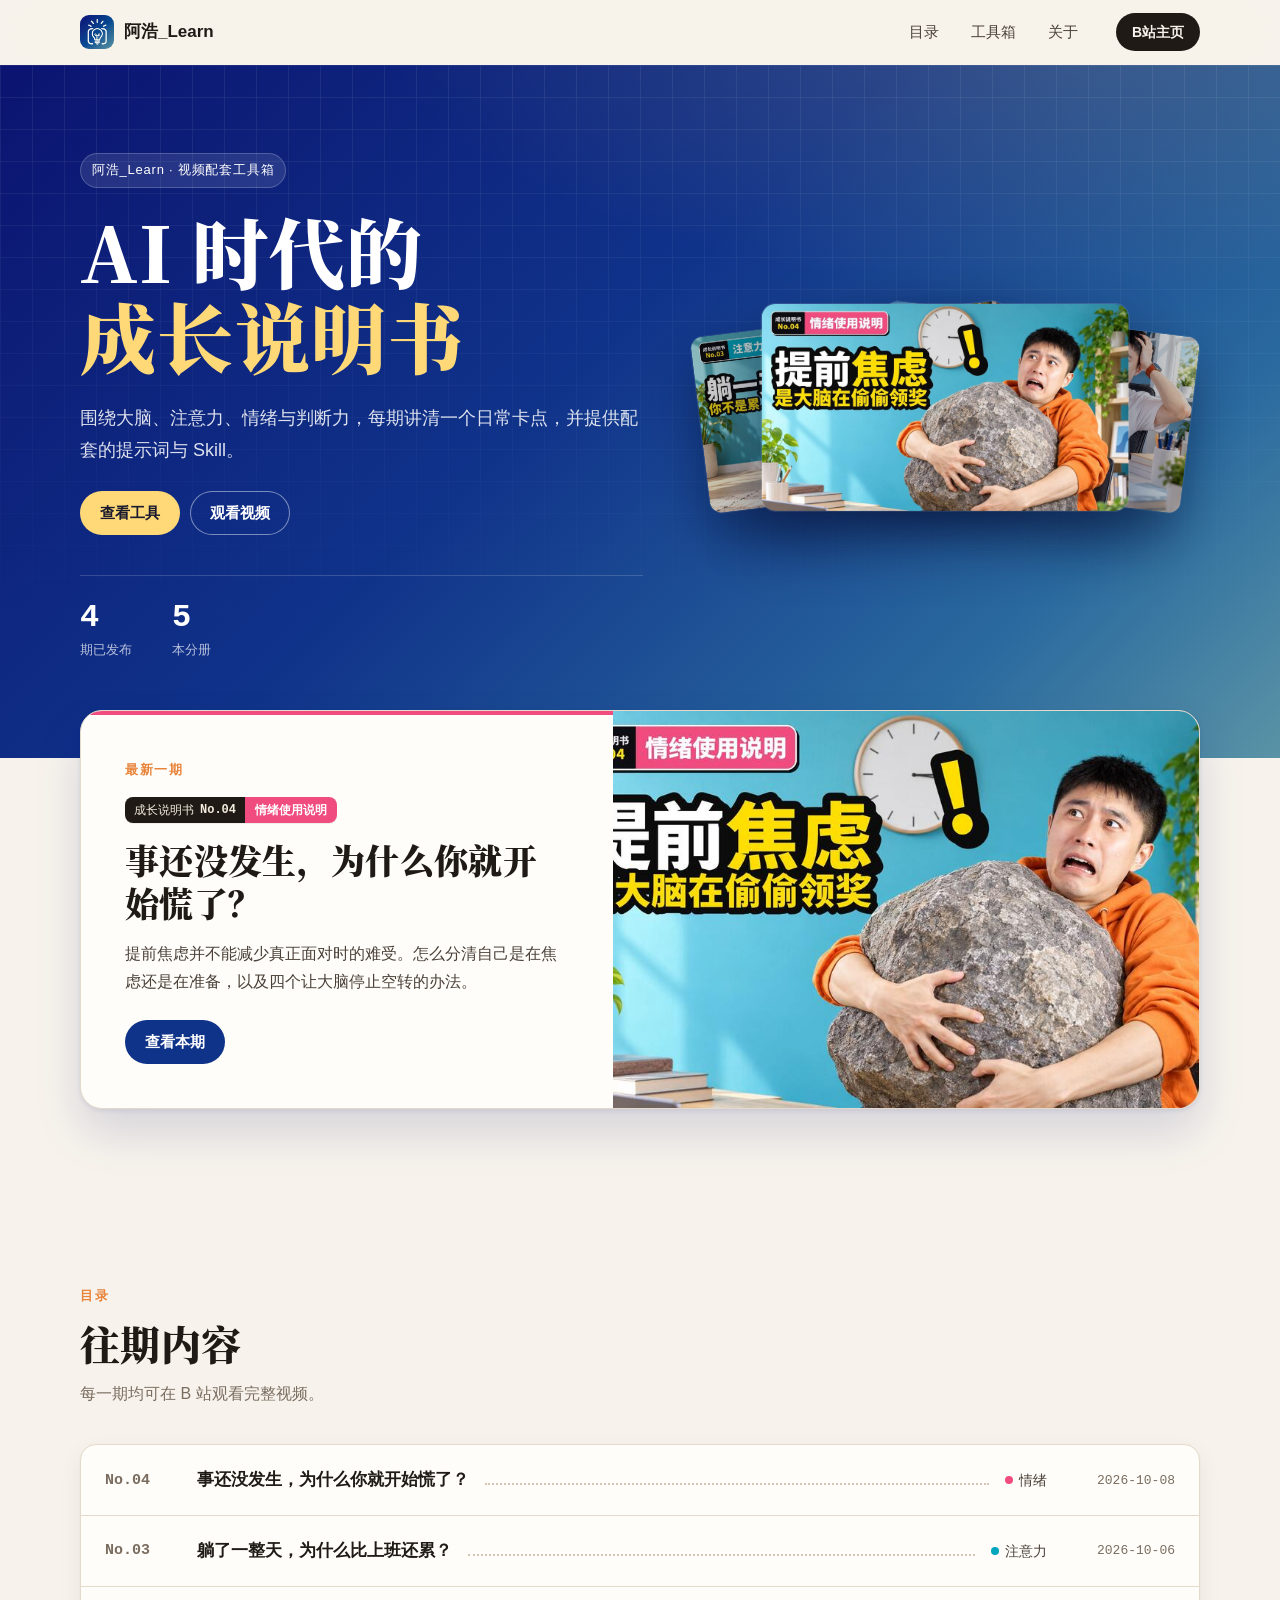
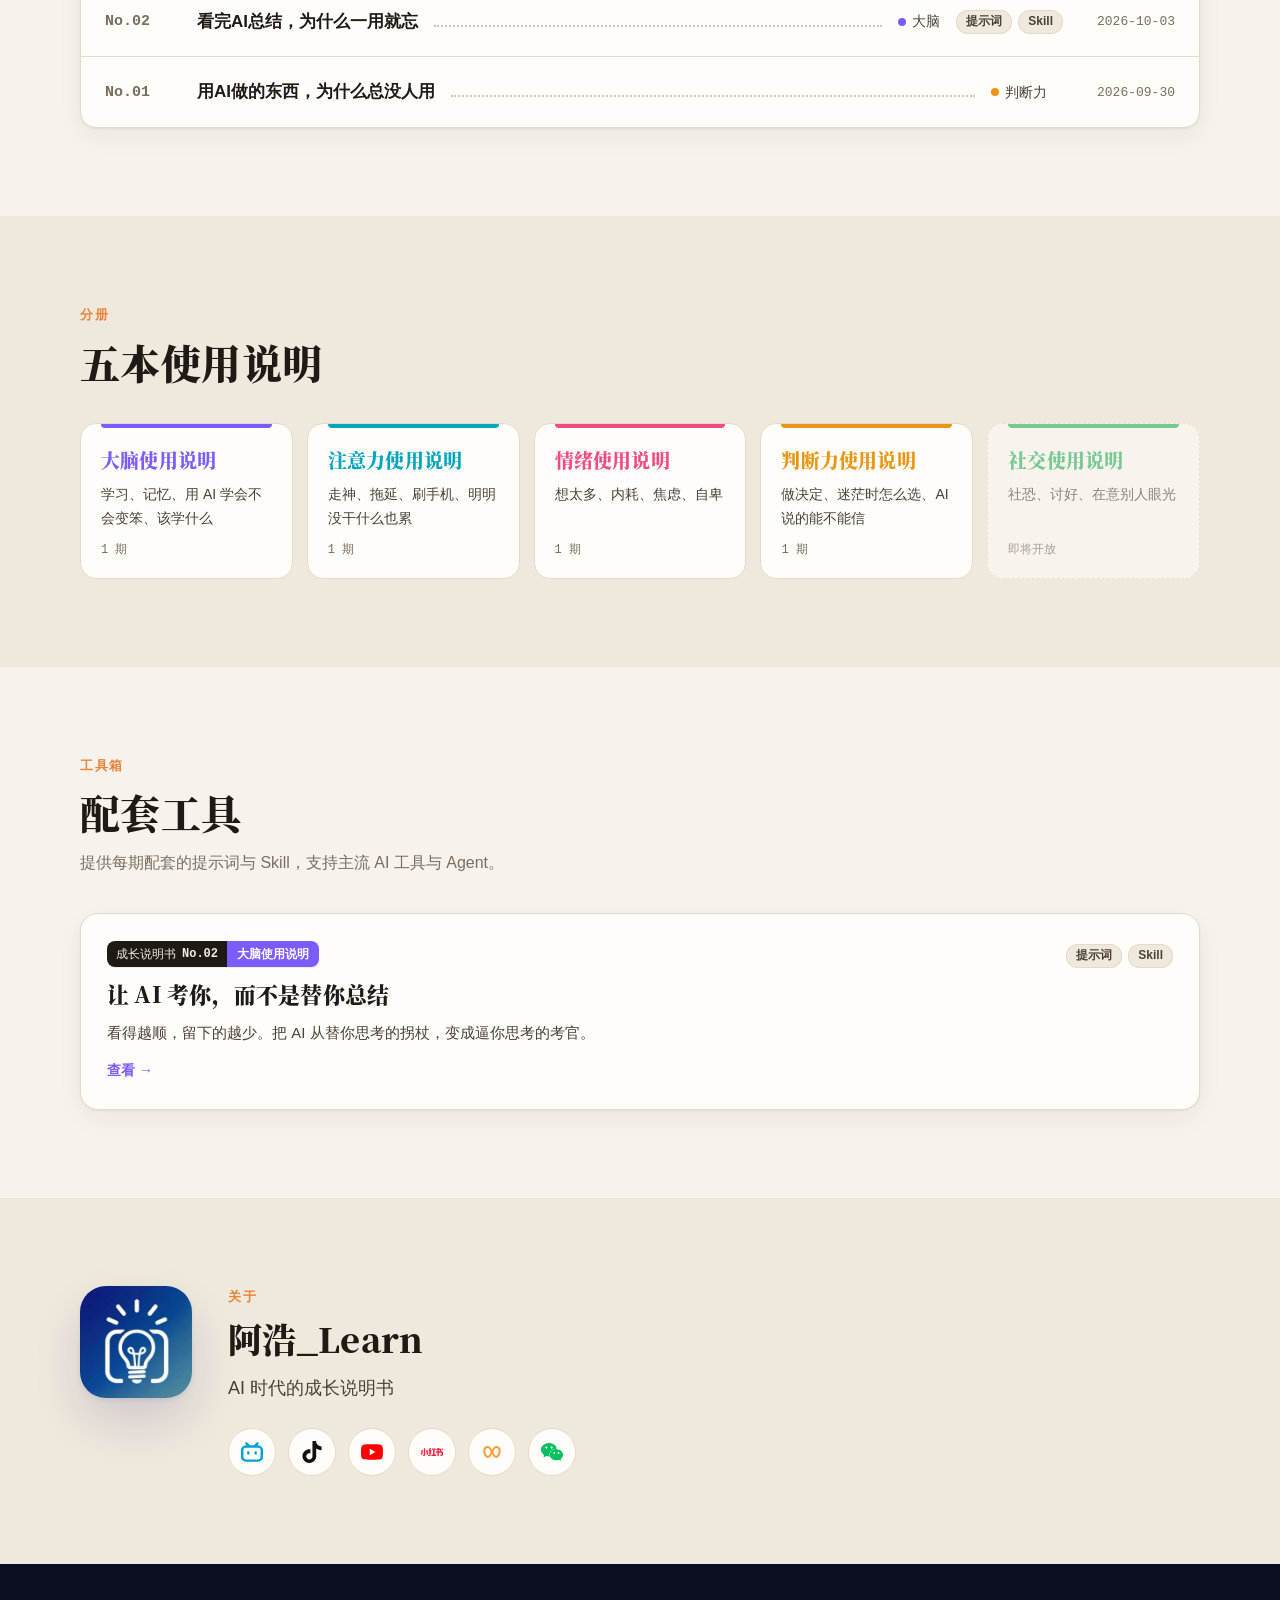
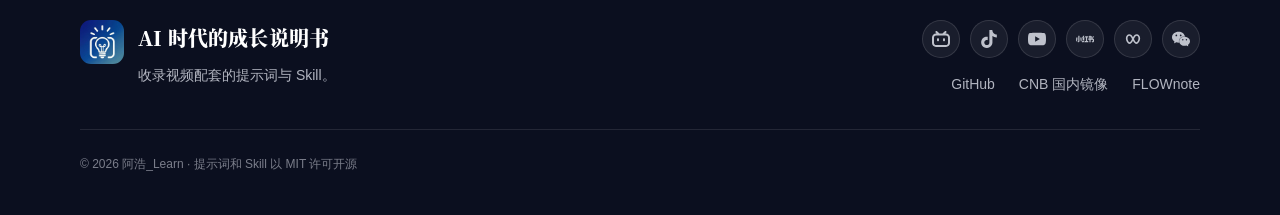
==== index.html @ 4da53f1c "Build db72243" ====
<!doctype html>
<html lang="zh-CN">
<head>
<meta charset="utf-8">
<meta name="viewport" content="width=device-width, initial-scale=1">
<title>阿浩_Learn｜AI 时代的成长说明书</title>
<meta name="description" content="阿浩_Learn：AI 时代的成长说明书。收录每期视频配套的提示词与 Skill。">
<meta property="og:title" content="阿浩_Learn｜AI 时代的成长说明书">
<meta property="og:description" content="阿浩_Learn：AI 时代的成长说明书。收录每期视频配套的提示词与 Skill。">
<meta name="theme-color" content="#0B1470">
<link rel="icon" href="/static/favicon.jpg">
<link rel="stylesheet" href="/static/style.css">
</head>
<body>
<header class="nav"><div class="wrap nav-inner">
<a class="brand" href="/"><img src="/static/logo.jpg" alt="" width="34" height="34"><span>阿浩_Learn</span></a>
<nav class="nav-links"><a href="/#toc">目录</a><a href="/#tools">工具箱</a><a href="/#about">关于</a></nav>
<a class="nav-cta" href="https://space.bilibili.com/24543451">B站主页</a>
</div></header>

<main>
<section class="hero"><div class="wrap hero-grid">
<div class="hero-copy">
<p class="eyebrow">阿浩_Learn · 视频配套工具箱</p>
<h1 class="serif">AI 时代的<br><mark>成长说明书</mark></h1>
<p class="lead">围绕大脑、注意力、情绪与判断力，每期讲清一个日常卡点，并提供配套的提示词与 Skill。</p>
<div class="actions"><a class="btn btn-light" href="#tools">查看工具</a><a class="btn btn-outline" href="https://space.bilibili.com/24543451">观看视频</a></div>
<dl class="stats"><div><dt>4</dt><dd>期已发布</dd></div><div><dt>5</dt><dd>本分册</dd></div></dl>
</div>
<div class="hero-art" aria-hidden="true"><img src="/static/covers/04.jpg" alt="" style="--i:0"><img src="/static/covers/03.jpg" alt="" style="--i:1"><img src="/static/covers/02.jpg" alt="" style="--i:2"></div>
</div></section>

<section class="section" id="latest"><div class="wrap">
<a class="feature" href="/04/" style="--c:#F04C80">
<div class="feature-copy"><p class="kicker">最新一期</p><span class="badge" style="--c:#F04C80"><span>成长说明书<b>No.04</b></span><em>情绪使用说明</em></span><h2 class="serif">事还没发生，为什么你就开始慌了？</h2><p>提前焦虑并不能减少真正面对时的难受。怎么分清自己是在焦虑还是在准备，以及四个让大脑停止空转的办法。</p>
<span class="btn">查看本期</span></div>
<div class="feature-art"><img src="/static/covers/04.jpg" alt=""></div>
</a>
</div></section>

<section class="section" id="toc"><div class="wrap">
<div class="section-head"><p class="kicker">目录</p><h2 class="serif">往期内容</h2><p>每一期均可在 B 站观看完整视频。</p></div>
<div class="toc"><a class="toc-row" href="/04/" style="--c:#F04C80"><span class="toc-no">No.04</span><span class="toc-title">事还没发生，为什么你就开始慌了？</span><span class="toc-leader"></span><span class="toc-vol"><i></i>情绪</span><span class="toc-tools"></span><span class="toc-date">2026-10-08</span></a><a class="toc-row" href="/03/" style="--c:#00A6BE"><span class="toc-no">No.03</span><span class="toc-title">躺了一整天，为什么比上班还累？</span><span class="toc-leader"></span><span class="toc-vol"><i></i>注意力</span><span class="toc-tools"></span><span class="toc-date">2026-10-06</span></a><a class="toc-row" href="/02/" style="--c:#7C5CFF"><span class="toc-no">No.02</span><span class="toc-title">看完AI总结，为什么一用就忘</span><span class="toc-leader"></span><span class="toc-vol"><i></i>大脑</span><span class="toc-tools"><span class="chip">提示词</span><span class="chip">Skill</span></span><span class="toc-date">2026-10-03</span></a><a class="toc-row" href="/01/" style="--c:#E89614"><span class="toc-no">No.01</span><span class="toc-title">用AI做的东西，为什么总没人用</span><span class="toc-leader"></span><span class="toc-vol"><i></i>判断力</span><span class="toc-tools"></span><span class="toc-date">2026-09-30</span></a></div>
</div></section>

<section class="section section-alt"><div class="wrap">
<div class="section-head"><p class="kicker">分册</p><h2 class="serif">五本使用说明</h2></div>
<div class="vols"><div class="vol" id="vol-大脑" style="--c:#7C5CFF"><span class="vol-bar"></span><h3 class="serif">大脑使用说明</h3><p>学习、记忆、用 AI 学会不会变笨、该学什么</p><small>1 期</small></div><div class="vol" id="vol-注意力" style="--c:#00A6BE"><span class="vol-bar"></span><h3 class="serif">注意力使用说明</h3><p>走神、拖延、刷手机、明明没干什么也累</p><small>1 期</small></div><div class="vol" id="vol-情绪" style="--c:#F04C80"><span class="vol-bar"></span><h3 class="serif">情绪使用说明</h3><p>想太多、内耗、焦虑、自卑</p><small>1 期</small></div><div class="vol" id="vol-判断力" style="--c:#E89614"><span class="vol-bar"></span><h3 class="serif">判断力使用说明</h3><p>做决定、迷茫时怎么选、AI 说的能不能信</p><small>1 期</small></div><div class="vol vol-soon" id="vol-社交" style="--c:#28B464"><span class="vol-bar"></span><h3 class="serif">社交使用说明</h3><p>社恐、讨好、在意别人眼光</p><small>即将开放</small></div></div>
</div></section>

<section class="section" id="tools"><div class="wrap">
<div class="section-head"><p class="kicker">工具箱</p><h2 class="serif">配套工具</h2><p>提供每期配套的提示词与 Skill，支持主流 AI 工具与 Agent。</p></div>
<div class="tools"><a class="tool" href="/02/" style="--c:#7C5CFF"><div class="tool-top"><span class="badge" style="--c:#7C5CFF"><span>成长说明书<b>No.02</b></span><em>大脑使用说明</em></span><span class="tool-chips"><span class="chip">提示词</span><span class="chip">Skill</span></span></div><h3 class="serif">让 AI 考你，而不是替你总结</h3><p>看得越顺，留下的越少。把 AI 从替你思考的拐杖，变成逼你思考的考官。</p><span class="tool-go">查看 →</span></a></div>
</div></section>

<section class="section section-alt" id="about"><div class="wrap about">
<img src="/static/logo.jpg" alt="阿浩_Learn" width="112" height="112">
<div><p class="kicker">关于</p><h2 class="serif">阿浩_Learn</h2>
<p class="about-line">AI 时代的成长说明书</p>
<div class="socials"><a class="social" style="--brand:#00A1D6" aria-label="B站" data-label="B站" href="https://space.bilibili.com/24543451"><svg aria-hidden="true" focusable="false" viewBox="0 0 24 24" xmlns="http://www.w3.org/2000/svg"><path d="M17.813 4.653h.854c1.51.054 2.769.578 3.773 1.574 1.004.995 1.524 2.249 1.56 3.76v7.36c-.036 1.51-.556 2.769-1.56 3.773s-2.262 1.524-3.773 1.56H5.333c-1.51-.036-2.769-.556-3.773-1.56S.036 18.858 0 17.347v-7.36c.036-1.511.556-2.765 1.56-3.76 1.004-.996 2.262-1.52 3.773-1.574h.774l-1.174-1.12a1.234 1.234 0 0 1-.373-.906c0-.356.124-.658.373-.907l.027-.027c.267-.249.573-.373.92-.373.347 0 .653.124.92.373L9.653 4.44c.071.071.134.142.187.213h4.267a.836.836 0 0 1 .16-.213l2.853-2.747c.267-.249.573-.373.92-.373.347 0 .662.151.929.4.267.249.391.551.391.907 0 .355-.124.657-.373.906zM5.333 7.24c-.746.018-1.373.276-1.88.773-.506.498-.769 1.13-.786 1.894v7.52c.017.764.28 1.395.786 1.893.507.498 1.134.756 1.88.773h13.334c.746-.017 1.373-.275 1.88-.773.506-.498.769-1.129.786-1.893v-7.52c-.017-.765-.28-1.396-.786-1.894-.507-.497-1.134-.755-1.88-.773zM8 11.107c.373 0 .684.124.933.373.25.249.383.569.4.96v1.173c-.017.391-.15.711-.4.96-.249.25-.56.374-.933.374s-.684-.125-.933-.374c-.25-.249-.383-.569-.4-.96V12.44c0-.373.129-.689.386-.947.258-.257.574-.386.947-.386zm8 0c.373 0 .684.124.933.373.25.249.383.569.4.96v1.173c-.017.391-.15.711-.4.96-.249.25-.56.374-.933.374s-.684-.125-.933-.374c-.25-.249-.383-.569-.4-.96V12.44c.017-.391.15-.711.4-.96.249-.249.56-.373.933-.373Z"/></svg></a><a class="social" style="--brand:#111111" aria-label="抖音" data-label="抖音" href="https://www.douyin.com/user/MS4wLjABAAAApWkfXTrgseEIiD5yU4pD5u6qmvt3bE1D07LVdMyO8pk"><svg aria-hidden="true" focusable="false" viewBox="0 0 24 24" xmlns="http://www.w3.org/2000/svg"><path d="M12.525.02c1.31-.02 2.61-.01 3.91-.02.08 1.53.63 3.09 1.75 4.17 1.12 1.11 2.7 1.62 4.24 1.79v4.03c-1.44-.05-2.89-.35-4.2-.97-.57-.26-1.1-.59-1.62-.93-.01 2.92.01 5.84-.02 8.75-.08 1.4-.54 2.79-1.35 3.94-1.31 1.92-3.58 3.17-5.91 3.21-1.43.08-2.86-.31-4.08-1.03-2.02-1.19-3.44-3.37-3.65-5.71-.02-.5-.03-1-.01-1.49.18-1.9 1.12-3.72 2.58-4.96 1.66-1.44 3.98-2.13 6.15-1.72.02 1.48-.04 2.96-.04 4.44-.99-.32-2.15-.23-3.02.37-.63.41-1.11 1.04-1.36 1.75-.21.51-.15 1.07-.14 1.61.24 1.64 1.82 3.02 3.5 2.87 1.12-.01 2.19-.66 2.77-1.61.19-.33.4-.67.41-1.06.1-1.79.06-3.57.07-5.36.01-4.03-.01-8.05.02-12.07z"/></svg></a><a class="social" style="--brand:#FF0000" aria-label="YouTube" data-label="YouTube" href="https://www.youtube.com/channel/UCqQJ0iJK4RZ1gqspvRXNh_g"><svg aria-hidden="true" focusable="false" viewBox="0 0 24 24" xmlns="http://www.w3.org/2000/svg"><path d="M23.498 6.186a3.016 3.016 0 0 0-2.122-2.136C19.505 3.545 12 3.545 12 3.545s-7.505 0-9.377.505A3.017 3.017 0 0 0 .502 6.186C0 8.07 0 12 0 12s0 3.93.502 5.814a3.016 3.016 0 0 0 2.122 2.136c1.871.505 9.376.505 9.376.505s7.505 0 9.377-.505a3.015 3.015 0 0 0 2.122-2.136C24 15.93 24 12 24 12s0-3.93-.502-5.814zM9.545 15.568V8.432L15.818 12l-6.273 3.568z"/></svg></a><a class="social" style="--brand:#FF2442" aria-label="小红书" data-label="小红书" href="https://www.xiaohongshu.com/user/profile/633bc4d5000000001802bcb9"><svg aria-hidden="true" focusable="false" viewBox="0 0 24 24" xmlns="http://www.w3.org/2000/svg"><path d="M22.405 9.879c.002.016.01.02.07.019h.725a.797.797 0 0 0 .78-.972.794.794 0 0 0-.884-.618.795.795 0 0 0-.692.794c0 .101-.002.666.001.777zm-11.509 4.808c-.203.001-1.353.004-1.685.003a2.528 2.528 0 0 1-.766-.126.025.025 0 0 0-.03.014L7.7 16.127a.025.025 0 0 0 .01.032c.111.06.336.124.495.124.66.01 1.32.002 1.981 0 .01 0 .02-.006.023-.015l.712-1.545a.025.025 0 0 0-.024-.036zM.477 9.91c-.071 0-.076.002-.076.01a.834.834 0 0 0-.01.08c-.027.397-.038.495-.234 3.06-.012.24-.034.389-.135.607-.026.057-.033.042.003.112.046.092.681 1.523.787 1.74.008.015.011.02.017.02.008 0 .033-.026.047-.044.147-.187.268-.391.371-.606.306-.635.44-1.325.486-1.706.014-.11.021-.22.03-.33l.204-2.616.022-.293c.003-.029 0-.033-.03-.034zm7.203 3.757a1.427 1.427 0 0 1-.135-.607c-.004-.084-.031-.39-.235-3.06a.443.443 0 0 0-.01-.082c-.004-.011-.052-.008-.076-.008h-1.48c-.03.001-.034.005-.03.034l.021.293c.076.982.153 1.964.233 2.946.05.4.186 1.085.487 1.706.103.215.223.419.37.606.015.018.037.051.048.049.02-.003.742-1.642.804-1.765.036-.07.03-.055.003-.112zm3.861-.913h-.872a.126.126 0 0 1-.116-.178l1.178-2.625a.025.025 0 0 0-.023-.035l-1.318-.003a.148.148 0 0 1-.135-.21l.876-1.954a.025.025 0 0 0-.023-.035h-1.56c-.01 0-.02.006-.024.015l-.926 2.068c-.085.169-.314.634-.399.938a.534.534 0 0 0-.02.191.46.46 0 0 0 .23.378.981.981 0 0 0 .46.119h.59c.041 0-.688 1.482-.834 1.972a.53.53 0 0 0-.023.172.465.465 0 0 0 .23.398c.15.092.342.12.475.12l1.66-.001c.01 0 .02-.006.023-.015l.575-1.28a.025.025 0 0 0-.024-.035zm-6.93-4.937H3.1a.032.032 0 0 0-.034.033c0 1.048-.01 2.795-.01 6.829 0 .288-.269.262-.28.262h-.74c-.04.001-.044.004-.04.047.001.037.465 1.064.555 1.263.01.02.03.033.051.033.157.003.767.009.938-.014.153-.02.3-.06.438-.132.3-.156.49-.419.595-.765.052-.172.075-.353.075-.533.002-2.33 0-4.66-.007-6.991a.032.032 0 0 0-.032-.032zm11.784 6.896c0-.014-.01-.021-.024-.022h-1.465c-.048-.001-.049-.002-.05-.049v-4.66c0-.072-.005-.07.07-.07h.863c.08 0 .075.004.075-.074V8.393c0-.082.006-.076-.08-.076h-3.5c-.064 0-.075-.006-.075.073v1.445c0 .083-.006.077.08.077h.854c.075 0 .07-.004.07.07v4.624c0 .095.008.084-.085.084-.37 0-1.11-.002-1.304 0-.048.001-.06.03-.06.03l-.697 1.519s-.014.025-.008.036c.006.01.013.008.058.008 1.748.003 3.495.002 5.243.002.03-.001.034-.006.035-.033v-1.539zm4.177-3.43c0 .013-.007.023-.02.024-.346.006-.692.004-1.037.004-.014-.002-.022-.01-.022-.024-.005-.434-.007-.869-.01-1.303 0-.072-.006-.071.07-.07l.733-.003c.041 0 .081.002.12.015.093.025.16.107.165.204.006.431.002 1.153.001 1.153zm2.67.244a1.953 1.953 0 0 0-.883-.222h-.18c-.04-.001-.04-.003-.042-.04V10.21c0-.132-.007-.263-.025-.394a1.823 1.823 0 0 0-.153-.53 1.533 1.533 0 0 0-.677-.71 2.167 2.167 0 0 0-1-.258c-.153-.003-.567 0-.72 0-.07 0-.068.004-.068-.065V7.76c0-.031-.01-.041-.046-.039H17.93s-.016 0-.023.007c-.006.006-.008.012-.008.023v.546c-.008.036-.057.015-.082.022h-.95c-.022.002-.028.008-.03.032v1.481c0 .09-.004.082.082.082h.913c.082 0 .072.128.072.128V11.19s.003.117-.06.117h-1.482c-.068 0-.06.082-.06.082v1.445s-.01.068.064.068h1.457c.082 0 .076-.006.076.079v3.225c0 .088-.007.081.082.081h1.43c.09 0 .082.007.082-.08v-3.27c0-.029.006-.035.033-.035l2.323-.003c.098 0 .191.02.28.061a.46.46 0 0 1 .274.407c.008.395.003.79.003 1.185 0 .259-.107.367-.33.367h-1.218c-.023.002-.029.008-.028.033.184.437.374.871.57 1.303a.045.045 0 0 0 .04.026c.17.005.34.002.51.003.15-.002.517.004.666-.01a2.03 2.03 0 0 0 .408-.075c.59-.18.975-.698.976-1.313v-1.981c0-.128-.01-.254-.034-.38 0 .078-.029-.641-.724-.998z"/></svg></a><button class="social" style="--brand:#FA9D3B" aria-label="视频号" data-label="视频号" type="button" data-qr="qr-4"><svg aria-hidden="true" focusable="false" viewBox="0 0 24 24" xmlns="http://www.w3.org/2000/svg"><path d="M7.1 5.5c-2.6 0-4.6 2.3-4.6 5.4 0 3.6 2.4 7.6 5 7.6 1.6 0 2.9-1.4 4.5-4.2 1.6 2.8 2.9 4.2 4.5 4.2 2.6 0 5-4 5-7.6 0-3.1-2-5.4-4.6-5.4-2.1 0-3.6 1.6-4.9 4.3C10.7 7.1 9.2 5.5 7.1 5.5Zm0 2.2c1.2 0 2.3 1.4 3.6 4.4-1.3 2.9-2.4 4.2-3.2 4.2-1.2 0-2.8-2.9-2.8-5.4 0-1.9 1-3.2 2.4-3.2Zm9.8 0c1.4 0 2.4 1.3 2.4 3.2 0 2.5-1.6 5.4-2.8 5.4-.8 0-1.9-1.3-3.2-4.2 1.3-3 2.4-4.4 3.6-4.4Z"/></svg>
</button><button class="social" style="--brand:#07C160" aria-label="公众号" data-label="公众号" type="button" data-qr="qr-5"><svg aria-hidden="true" focusable="false" viewBox="0 0 24 24" xmlns="http://www.w3.org/2000/svg"><path d="M8.691 2.188C3.891 2.188 0 5.476 0 9.53c0 2.212 1.17 4.203 3.002 5.55a.59.59 0 0 1 .213.665l-.39 1.48c-.019.07-.048.141-.048.213 0 .163.13.295.29.295a.326.326 0 0 0 .167-.054l1.903-1.114a.864.864 0 0 1 .717-.098 10.16 10.16 0 0 0 2.837.403c.276 0 .543-.027.811-.05-.857-2.578.157-4.972 1.932-6.446 1.703-1.415 3.882-1.98 5.853-1.838-.576-3.583-4.196-6.348-8.596-6.348zM5.785 5.991c.642 0 1.162.529 1.162 1.18a1.17 1.17 0 0 1-1.162 1.178A1.17 1.17 0 0 1 4.623 7.17c0-.651.52-1.18 1.162-1.18zm5.813 0c.642 0 1.162.529 1.162 1.18a1.17 1.17 0 0 1-1.162 1.178 1.17 1.17 0 0 1-1.162-1.178c0-.651.52-1.18 1.162-1.18zm5.34 2.867c-1.797-.052-3.746.512-5.28 1.786-1.72 1.428-2.687 3.72-1.78 6.22.942 2.453 3.666 4.229 6.884 4.229.826 0 1.622-.12 2.361-.336a.722.722 0 0 1 .598.082l1.584.926a.272.272 0 0 0 .14.047c.134 0 .24-.111.24-.247 0-.06-.023-.12-.038-.177l-.327-1.233a.582.582 0 0 1-.023-.156.49.49 0 0 1 .201-.398C23.024 18.48 24 16.82 24 14.98c0-3.21-2.931-5.837-6.656-6.088V8.89c-.135-.01-.27-.027-.407-.03zm-2.53 3.274c.535 0 .969.44.969.982a.976.976 0 0 1-.969.983.976.976 0 0 1-.969-.983c0-.542.434-.982.97-.982zm4.844 0c.535 0 .969.44.969.982a.976.976 0 0 1-.969.983.976.976 0 0 1-.969-.983c0-.542.434-.982.969-.982z"/></svg></button></div></div>
</div></section>
</main>
<footer class="footer"><div class="wrap">
<div class="footer-top">
<div class="footer-brand"><img src="/static/logo.jpg" alt="" width="44" height="44"><div><strong class="serif">AI 时代的成长说明书</strong><span>收录视频配套的提示词与 Skill。</span></div></div>
<div class="footer-right"><div class="footer-social"><a class="social social-sm" style="--brand:#00A1D6" aria-label="B站" data-label="B站" href="https://space.bilibili.com/24543451"><svg aria-hidden="true" focusable="false" viewBox="0 0 24 24" xmlns="http://www.w3.org/2000/svg"><path d="M17.813 4.653h.854c1.51.054 2.769.578 3.773 1.574 1.004.995 1.524 2.249 1.56 3.76v7.36c-.036 1.51-.556 2.769-1.56 3.773s-2.262 1.524-3.773 1.56H5.333c-1.51-.036-2.769-.556-3.773-1.56S.036 18.858 0 17.347v-7.36c.036-1.511.556-2.765 1.56-3.76 1.004-.996 2.262-1.52 3.773-1.574h.774l-1.174-1.12a1.234 1.234 0 0 1-.373-.906c0-.356.124-.658.373-.907l.027-.027c.267-.249.573-.373.92-.373.347 0 .653.124.92.373L9.653 4.44c.071.071.134.142.187.213h4.267a.836.836 0 0 1 .16-.213l2.853-2.747c.267-.249.573-.373.92-.373.347 0 .662.151.929.4.267.249.391.551.391.907 0 .355-.124.657-.373.906zM5.333 7.24c-.746.018-1.373.276-1.88.773-.506.498-.769 1.13-.786 1.894v7.52c.017.764.28 1.395.786 1.893.507.498 1.134.756 1.88.773h13.334c.746-.017 1.373-.275 1.88-.773.506-.498.769-1.129.786-1.893v-7.52c-.017-.765-.28-1.396-.786-1.894-.507-.497-1.134-.755-1.88-.773zM8 11.107c.373 0 .684.124.933.373.25.249.383.569.4.96v1.173c-.017.391-.15.711-.4.96-.249.25-.56.374-.933.374s-.684-.125-.933-.374c-.25-.249-.383-.569-.4-.96V12.44c0-.373.129-.689.386-.947.258-.257.574-.386.947-.386zm8 0c.373 0 .684.124.933.373.25.249.383.569.4.96v1.173c-.017.391-.15.711-.4.96-.249.25-.56.374-.933.374s-.684-.125-.933-.374c-.25-.249-.383-.569-.4-.96V12.44c.017-.391.15-.711.4-.96.249-.249.56-.373.933-.373Z"/></svg></a><a class="social social-sm" style="--brand:#111111" aria-label="抖音" data-label="抖音" href="https://www.douyin.com/user/MS4wLjABAAAApWkfXTrgseEIiD5yU4pD5u6qmvt3bE1D07LVdMyO8pk"><svg aria-hidden="true" focusable="false" viewBox="0 0 24 24" xmlns="http://www.w3.org/2000/svg"><path d="M12.525.02c1.31-.02 2.61-.01 3.91-.02.08 1.53.63 3.09 1.75 4.17 1.12 1.11 2.7 1.62 4.24 1.79v4.03c-1.44-.05-2.89-.35-4.2-.97-.57-.26-1.1-.59-1.62-.93-.01 2.92.01 5.84-.02 8.75-.08 1.4-.54 2.79-1.35 3.94-1.31 1.92-3.58 3.17-5.91 3.21-1.43.08-2.86-.31-4.08-1.03-2.02-1.19-3.44-3.37-3.65-5.71-.02-.5-.03-1-.01-1.49.18-1.9 1.12-3.72 2.58-4.96 1.66-1.44 3.98-2.13 6.15-1.72.02 1.48-.04 2.96-.04 4.44-.99-.32-2.15-.23-3.02.37-.63.41-1.11 1.04-1.36 1.75-.21.51-.15 1.07-.14 1.61.24 1.64 1.82 3.02 3.5 2.87 1.12-.01 2.19-.66 2.77-1.61.19-.33.4-.67.41-1.06.1-1.79.06-3.57.07-5.36.01-4.03-.01-8.05.02-12.07z"/></svg></a><a class="social social-sm" style="--brand:#FF0000" aria-label="YouTube" data-label="YouTube" href="https://www.youtube.com/channel/UCqQJ0iJK4RZ1gqspvRXNh_g"><svg aria-hidden="true" focusable="false" viewBox="0 0 24 24" xmlns="http://www.w3.org/2000/svg"><path d="M23.498 6.186a3.016 3.016 0 0 0-2.122-2.136C19.505 3.545 12 3.545 12 3.545s-7.505 0-9.377.505A3.017 3.017 0 0 0 .502 6.186C0 8.07 0 12 0 12s0 3.93.502 5.814a3.016 3.016 0 0 0 2.122 2.136c1.871.505 9.376.505 9.376.505s7.505 0 9.377-.505a3.015 3.015 0 0 0 2.122-2.136C24 15.93 24 12 24 12s0-3.93-.502-5.814zM9.545 15.568V8.432L15.818 12l-6.273 3.568z"/></svg></a><a class="social social-sm" style="--brand:#FF2442" aria-label="小红书" data-label="小红书" href="https://www.xiaohongshu.com/user/profile/633bc4d5000000001802bcb9"><svg aria-hidden="true" focusable="false" viewBox="0 0 24 24" xmlns="http://www.w3.org/2000/svg"><path d="M22.405 9.879c.002.016.01.02.07.019h.725a.797.797 0 0 0 .78-.972.794.794 0 0 0-.884-.618.795.795 0 0 0-.692.794c0 .101-.002.666.001.777zm-11.509 4.808c-.203.001-1.353.004-1.685.003a2.528 2.528 0 0 1-.766-.126.025.025 0 0 0-.03.014L7.7 16.127a.025.025 0 0 0 .01.032c.111.06.336.124.495.124.66.01 1.32.002 1.981 0 .01 0 .02-.006.023-.015l.712-1.545a.025.025 0 0 0-.024-.036zM.477 9.91c-.071 0-.076.002-.076.01a.834.834 0 0 0-.01.08c-.027.397-.038.495-.234 3.06-.012.24-.034.389-.135.607-.026.057-.033.042.003.112.046.092.681 1.523.787 1.74.008.015.011.02.017.02.008 0 .033-.026.047-.044.147-.187.268-.391.371-.606.306-.635.44-1.325.486-1.706.014-.11.021-.22.03-.33l.204-2.616.022-.293c.003-.029 0-.033-.03-.034zm7.203 3.757a1.427 1.427 0 0 1-.135-.607c-.004-.084-.031-.39-.235-3.06a.443.443 0 0 0-.01-.082c-.004-.011-.052-.008-.076-.008h-1.48c-.03.001-.034.005-.03.034l.021.293c.076.982.153 1.964.233 2.946.05.4.186 1.085.487 1.706.103.215.223.419.37.606.015.018.037.051.048.049.02-.003.742-1.642.804-1.765.036-.07.03-.055.003-.112zm3.861-.913h-.872a.126.126 0 0 1-.116-.178l1.178-2.625a.025.025 0 0 0-.023-.035l-1.318-.003a.148.148 0 0 1-.135-.21l.876-1.954a.025.025 0 0 0-.023-.035h-1.56c-.01 0-.02.006-.024.015l-.926 2.068c-.085.169-.314.634-.399.938a.534.534 0 0 0-.02.191.46.46 0 0 0 .23.378.981.981 0 0 0 .46.119h.59c.041 0-.688 1.482-.834 1.972a.53.53 0 0 0-.023.172.465.465 0 0 0 .23.398c.15.092.342.12.475.12l1.66-.001c.01 0 .02-.006.023-.015l.575-1.28a.025.025 0 0 0-.024-.035zm-6.93-4.937H3.1a.032.032 0 0 0-.034.033c0 1.048-.01 2.795-.01 6.829 0 .288-.269.262-.28.262h-.74c-.04.001-.044.004-.04.047.001.037.465 1.064.555 1.263.01.02.03.033.051.033.157.003.767.009.938-.014.153-.02.3-.06.438-.132.3-.156.49-.419.595-.765.052-.172.075-.353.075-.533.002-2.33 0-4.66-.007-6.991a.032.032 0 0 0-.032-.032zm11.784 6.896c0-.014-.01-.021-.024-.022h-1.465c-.048-.001-.049-.002-.05-.049v-4.66c0-.072-.005-.07.07-.07h.863c.08 0 .075.004.075-.074V8.393c0-.082.006-.076-.08-.076h-3.5c-.064 0-.075-.006-.075.073v1.445c0 .083-.006.077.08.077h.854c.075 0 .07-.004.07.07v4.624c0 .095.008.084-.085.084-.37 0-1.11-.002-1.304 0-.048.001-.06.03-.06.03l-.697 1.519s-.014.025-.008.036c.006.01.013.008.058.008 1.748.003 3.495.002 5.243.002.03-.001.034-.006.035-.033v-1.539zm4.177-3.43c0 .013-.007.023-.02.024-.346.006-.692.004-1.037.004-.014-.002-.022-.01-.022-.024-.005-.434-.007-.869-.01-1.303 0-.072-.006-.071.07-.07l.733-.003c.041 0 .081.002.12.015.093.025.16.107.165.204.006.431.002 1.153.001 1.153zm2.67.244a1.953 1.953 0 0 0-.883-.222h-.18c-.04-.001-.04-.003-.042-.04V10.21c0-.132-.007-.263-.025-.394a1.823 1.823 0 0 0-.153-.53 1.533 1.533 0 0 0-.677-.71 2.167 2.167 0 0 0-1-.258c-.153-.003-.567 0-.72 0-.07 0-.068.004-.068-.065V7.76c0-.031-.01-.041-.046-.039H17.93s-.016 0-.023.007c-.006.006-.008.012-.008.023v.546c-.008.036-.057.015-.082.022h-.95c-.022.002-.028.008-.03.032v1.481c0 .09-.004.082.082.082h.913c.082 0 .072.128.072.128V11.19s.003.117-.06.117h-1.482c-.068 0-.06.082-.06.082v1.445s-.01.068.064.068h1.457c.082 0 .076-.006.076.079v3.225c0 .088-.007.081.082.081h1.43c.09 0 .082.007.082-.08v-3.27c0-.029.006-.035.033-.035l2.323-.003c.098 0 .191.02.28.061a.46.46 0 0 1 .274.407c.008.395.003.79.003 1.185 0 .259-.107.367-.33.367h-1.218c-.023.002-.029.008-.028.033.184.437.374.871.57 1.303a.045.045 0 0 0 .04.026c.17.005.34.002.51.003.15-.002.517.004.666-.01a2.03 2.03 0 0 0 .408-.075c.59-.18.975-.698.976-1.313v-1.981c0-.128-.01-.254-.034-.38 0 .078-.029-.641-.724-.998z"/></svg></a><button class="social social-sm" style="--brand:#FA9D3B" aria-label="视频号" data-label="视频号" type="button" data-qr="qr-4"><svg aria-hidden="true" focusable="false" viewBox="0 0 24 24" xmlns="http://www.w3.org/2000/svg"><path d="M7.1 5.5c-2.6 0-4.6 2.3-4.6 5.4 0 3.6 2.4 7.6 5 7.6 1.6 0 2.9-1.4 4.5-4.2 1.6 2.8 2.9 4.2 4.5 4.2 2.6 0 5-4 5-7.6 0-3.1-2-5.4-4.6-5.4-2.1 0-3.6 1.6-4.9 4.3C10.7 7.1 9.2 5.5 7.1 5.5Zm0 2.2c1.2 0 2.3 1.4 3.6 4.4-1.3 2.9-2.4 4.2-3.2 4.2-1.2 0-2.8-2.9-2.8-5.4 0-1.9 1-3.2 2.4-3.2Zm9.8 0c1.4 0 2.4 1.3 2.4 3.2 0 2.5-1.6 5.4-2.8 5.4-.8 0-1.9-1.3-3.2-4.2 1.3-3 2.4-4.4 3.6-4.4Z"/></svg>
</button><button class="social social-sm" style="--brand:#07C160" aria-label="公众号" data-label="公众号" type="button" data-qr="qr-5"><svg aria-hidden="true" focusable="false" viewBox="0 0 24 24" xmlns="http://www.w3.org/2000/svg"><path d="M8.691 2.188C3.891 2.188 0 5.476 0 9.53c0 2.212 1.17 4.203 3.002 5.55a.59.59 0 0 1 .213.665l-.39 1.48c-.019.07-.048.141-.048.213 0 .163.13.295.29.295a.326.326 0 0 0 .167-.054l1.903-1.114a.864.864 0 0 1 .717-.098 10.16 10.16 0 0 0 2.837.403c.276 0 .543-.027.811-.05-.857-2.578.157-4.972 1.932-6.446 1.703-1.415 3.882-1.98 5.853-1.838-.576-3.583-4.196-6.348-8.596-6.348zM5.785 5.991c.642 0 1.162.529 1.162 1.18a1.17 1.17 0 0 1-1.162 1.178A1.17 1.17 0 0 1 4.623 7.17c0-.651.52-1.18 1.162-1.18zm5.813 0c.642 0 1.162.529 1.162 1.18a1.17 1.17 0 0 1-1.162 1.178 1.17 1.17 0 0 1-1.162-1.178c0-.651.52-1.18 1.162-1.18zm5.34 2.867c-1.797-.052-3.746.512-5.28 1.786-1.72 1.428-2.687 3.72-1.78 6.22.942 2.453 3.666 4.229 6.884 4.229.826 0 1.622-.12 2.361-.336a.722.722 0 0 1 .598.082l1.584.926a.272.272 0 0 0 .14.047c.134 0 .24-.111.24-.247 0-.06-.023-.12-.038-.177l-.327-1.233a.582.582 0 0 1-.023-.156.49.49 0 0 1 .201-.398C23.024 18.48 24 16.82 24 14.98c0-3.21-2.931-5.837-6.656-6.088V8.89c-.135-.01-.27-.027-.407-.03zm-2.53 3.274c.535 0 .969.44.969.982a.976.976 0 0 1-.969.983.976.976 0 0 1-.969-.983c0-.542.434-.982.97-.982zm4.844 0c.535 0 .969.44.969.982a.976.976 0 0 1-.969.983.976.976 0 0 1-.969-.983c0-.542.434-.982.969-.982z"/></svg></button></div>
<div class="footer-links"><a href="https://github.com/ahao-learn/ahao-learn-toolkit">GitHub</a><a href="https://cnb.cool/ahao-learn/ahao-learn-toolkit">CNB 国内镜像</a><a href="https://github.com/1095327780/FLOWnote">FLOWnote</a></div></div>
</div>
<p class="fine">© 2026 阿浩_Learn · 提示词和 Skill 以 MIT 许可开源</p>
</div></footer>
<dialog class="qr" id="qr-4" aria-label="视频号二维码"><button class="qr-close" type="button" aria-label="关闭">×</button><p class="qr-title"><b>视频号</b>阿浩Learn</p><img src="/static/accounts/wechat-channels.jpg" alt="视频号「阿浩Learn」二维码"><p class="qr-tip">微信扫一扫，关注视频号<br><small>在手机微信里打开本页时，长按二维码识别</small></p></dialog><dialog class="qr" id="qr-5" aria-label="公众号二维码"><button class="qr-close" type="button" aria-label="关闭">×</button><p class="qr-title"><b>公众号</b>阿浩Learn</p><img src="/static/accounts/wechat-mp.jpg" alt="公众号「阿浩Learn」二维码"><p class="qr-tip">微信扫一扫，关注公众号<br><small>在手机微信里打开本页时，长按二维码识别</small></p></dialog>
<script src="/static/site.js"></script>
</body>
</html>
---- static/style.css ----
/* www.ahaolearn.com — 阿浩_Learn「AI 时代的成长说明书」
   Brand: logo blue gradient + filament yellow; paper & ink for reading; volume colours for 分册. */
@font-face {
  font-family: "AH Serif";
  src: url("/static/serif.woff2") format("woff2");
  font-weight: 900;
  font-display: swap;
}

:root {
  --blue-0: #0B1470; --blue-1: #10338A; --blue-2: #2A6A9F; --blue-3: #5A93A6;
  --filament: #FFD978; --orange: #E8833A;
  --bg: #F7F3EC; --bg-alt: #EFE8DC; --surface: #FFFDF9; --ink: #1F1A15; --ink-2: #4A4038; --muted: #7A6D60;
  --line: #E4DACB; --line-strong: #D3C6B3; --code-bg: #15192B; --code-ink: #E9ECF5;
  --radius: 16px; --shadow: 0 1px 2px rgba(31, 26, 21, .06), 0 8px 24px rgba(31, 26, 21, .06);
  --shadow-lg: 0 2px 4px rgba(11, 20, 112, .08), 0 24px 48px rgba(11, 20, 112, .14);
  --serif: "AH Serif", "Source Han Serif SC", "Noto Serif CJK SC", "Songti SC", "STSong", serif;
  --sans: -apple-system, BlinkMacSystemFont, "PingFang SC", "Hiragino Sans GB", "Noto Sans CJK SC", "Source Han Sans SC", "Microsoft YaHei", sans-serif;
  --mono: ui-monospace, "SF Mono", "JetBrains Mono", Menlo, Consolas, monospace;
  color-scheme: light;
}
@media (prefers-color-scheme: dark) {
  :root {
    --bg: #0F1220; --bg-alt: #151A2C; --surface: #1A2033; --ink: #EEF0F6; --ink-2: #C9CDDA; --muted: #9097AB;
    --line: #262D44; --line-strong: #343C57; --code-bg: #0A0D18;
    --shadow: 0 1px 2px rgba(0, 0, 0, .3), 0 8px 24px rgba(0, 0, 0, .25); --shadow-lg: 0 24px 48px rgba(0, 0, 0, .45);
    color-scheme: dark;
  }
}

* { box-sizing: border-box; }
html { -webkit-text-size-adjust: 100%; scroll-behavior: smooth; scroll-padding-top: 84px; }
body { margin: 0; background: var(--bg); color: var(--ink); font: 16px/1.75 var(--sans); -webkit-font-smoothing: antialiased; }
img { max-width: 100%; display: block; }
a { color: inherit; }
p a, li a, .muted a { color: var(--blue-2); text-decoration-thickness: 1px; text-underline-offset: 3px; }
@media (prefers-color-scheme: dark) { p a, li a, .muted a { color: #8DB7E6; } }
.serif { font-family: var(--serif); font-weight: 900; letter-spacing: .01em; }
.wrap { width: min(1120px, 100% - 32px); margin-inline: auto; }
.narrow { max-width: 640px; padding: 96px 0; }
.muted { color: var(--muted); }
.small { font-size: 13px; }
h1, h2, h3 { line-height: 1.25; margin: 0; }

/* ---------- buttons, chips, badge ---------- */
.actions { display: flex; flex-wrap: wrap; align-items: center; gap: 10px; margin-top: 24px; }
.btn {
  display: inline-flex; align-items: center; gap: 8px; height: 44px; padding: 0 20px; border-radius: 999px;
  background: var(--blue-1); color: #fff; font-weight: 600; font-size: 15px; text-decoration: none;
  transition: transform .15s ease, box-shadow .15s ease, background .15s ease;
}
.btn:hover { transform: translateY(-1px); box-shadow: 0 6px 16px rgba(16, 51, 138, .25); }
.btn-ghost { background: transparent; color: var(--ink); box-shadow: inset 0 0 0 1px var(--line-strong); }
.btn-ghost:hover { box-shadow: inset 0 0 0 1px var(--ink-2); }
.btn-light { background: var(--filament); color: #1A1A2E; }
.btn-outline { background: transparent; color: #fff; box-shadow: inset 0 0 0 1px rgba(255, 255, 255, .45); }
.btn-outline:hover { box-shadow: inset 0 0 0 1px #fff; }
.chip {
  display: inline-flex; align-items: center; height: 24px; padding: 0 10px; border-radius: 999px; font-size: 12px; font-weight: 600;
  background: var(--bg-alt); color: var(--ink-2); box-shadow: inset 0 0 0 1px var(--line);
}
.chip + .chip { margin-left: 6px; }
.chip-solid { background: var(--ink); color: var(--bg); box-shadow: none; }
.badge { display: inline-flex; align-items: stretch; border-radius: 8px; overflow: hidden; font-size: 12px; line-height: 1; box-shadow: 0 1px 0 rgba(0, 0, 0, .06); }
.badge > span { background: #1F1A15; color: #F3ECDF; padding: 7px 9px; display: flex; gap: 6px; align-items: center; }
.badge b { font-family: var(--mono); font-weight: 700; }
.badge em { font-style: normal; font-weight: 700; color: #fff; background: var(--c); padding: 7px 10px; display: flex; align-items: center; }
.kicker { margin: 0 0 10px; font-size: 13px; font-weight: 700; letter-spacing: .12em; color: var(--orange); }

/* ---------- nav ---------- */
.nav { position: sticky; top: 0; z-index: 50; background: color-mix(in srgb, var(--bg) 82%, transparent); backdrop-filter: saturate(1.4) blur(14px); -webkit-backdrop-filter: saturate(1.4) blur(14px); border-bottom: 1px solid transparent; transition: border-color .2s; }
.nav.scrolled { border-bottom-color: var(--line); }
.nav-inner { display: flex; align-items: center; gap: 24px; height: 64px; }
.brand { display: flex; align-items: center; gap: 10px; text-decoration: none; font-weight: 700; font-size: 17px; }
.brand img { border-radius: 9px; }
.nav-links { display: flex; gap: 4px; margin-left: auto; }
.nav-links a { padding: 8px 14px; border-radius: 999px; text-decoration: none; font-size: 15px; color: var(--ink-2); }
.nav-links a:hover { background: var(--bg-alt); color: var(--ink); }
.nav-cta { height: 38px; padding: 0 16px; display: inline-flex; align-items: center; border-radius: 999px; background: var(--ink); color: var(--bg); font-size: 14px; font-weight: 600; text-decoration: none; }

/* ---------- hero ---------- */
.hero {
  position: relative; overflow: hidden; color: #fff;
  background:
    radial-gradient(1200px 500px at 85% -10%, rgba(255, 217, 120, .18), transparent 60%),
    linear-gradient(135deg, var(--blue-0) 0%, var(--blue-1) 45%, var(--blue-2) 80%, var(--blue-3) 100%);
}
.hero::before { /* graph-paper grid, like a manual */
  content: ""; position: absolute; inset: 0; opacity: .14; pointer-events: none;
  background-image: linear-gradient(rgba(255, 255, 255, .5) 1px, transparent 1px), linear-gradient(90deg, rgba(255, 255, 255, .5) 1px, transparent 1px);
  background-size: 32px 32px; mask-image: linear-gradient(to bottom, #000, transparent 85%); -webkit-mask-image: linear-gradient(to bottom, #000, transparent 85%);
}
.hero-grid { position: relative; display: grid; grid-template-columns: 1.05fr .95fr; gap: 48px; align-items: center; padding: 88px 0 96px; }
.eyebrow { display: inline-flex; margin: 0 0 20px; padding: 6px 12px; border-radius: 999px; background: rgba(255, 255, 255, .1); box-shadow: inset 0 0 0 1px rgba(255, 255, 255, .2); font-size: 13px; letter-spacing: .06em; }
.hero h1 { font-size: clamp(44px, 6.4vw, 76px); line-height: 1.12; }
.hero mark { background: none; color: var(--filament); }
.lead { max-width: 34em; margin: 24px 0 0; font-size: 18px; line-height: 1.8; color: rgba(255, 255, 255, .86); }
.stats { display: flex; gap: 40px; margin: 40px 0 0; padding-top: 24px; border-top: 1px solid rgba(255, 255, 255, .16); }
.stats div { display: flex; flex-direction: column; }
.stats dt { font: 700 32px/1.1 var(--mono); }
.stats dd { margin: 4px 0 0; font-size: 13px; color: rgba(255, 255, 255, .7); }
.hero-art { position: relative; height: 420px; }
.hero-art img {
  position: absolute; left: 50%; top: 50%; width: 72%; aspect-ratio: 16 / 9; object-fit: cover; border-radius: 14px;
  box-shadow: 0 30px 60px rgba(4, 10, 50, .45), 0 0 0 1px rgba(255, 255, 255, .14);
  --x: 0%; --r: 0deg; --s: 1;
  transform: translate(calc(-50% + var(--x)), -50%) rotate(var(--r)) scale(var(--s));
  transition: transform .35s ease;
}
.hero-art img:nth-child(1) { z-index: 3; }
.hero-art img:nth-child(2) { z-index: 2; --x: -24%; --r: -7deg; --s: .86; filter: brightness(.8); }
.hero-art img:nth-child(3) { z-index: 1; --x: 24%; --r: 7deg; --s: .86; filter: brightness(.8); }
.hero-art:hover img:nth-child(2) { --x: -30%; --r: -9deg; }
.hero-art:hover img:nth-child(3) { --x: 30%; --r: 9deg; }

/* ---------- sections ---------- */
.section { padding: 88px 0; }
.section-alt { background: var(--bg-alt); }
.section-head { max-width: 640px; margin-bottom: 36px; }
.section-head h2 { font-size: clamp(30px, 3.6vw, 40px); }
.section-head p:last-child { margin: 12px 0 0; color: var(--muted); }
#latest { padding-top: 0; margin-top: -48px; position: relative; z-index: 2; }

.feature {
  display: grid; grid-template-columns: 1fr 1.1fr; gap: 0; overflow: hidden; text-decoration: none;
  background: var(--surface); border-radius: 22px; box-shadow: var(--shadow-lg); border: 1px solid var(--line);
}
.feature-copy { padding: 44px; display: flex; flex-direction: column; align-items: flex-start; gap: 16px; border-top: 4px solid var(--c); }
.feature-copy .kicker { margin: 0; }
.feature-copy h2 { font-size: clamp(26px, 3vw, 34px); }
.feature-copy p { margin: 0; color: var(--ink-2); }
.feature-copy .kicker { color: var(--orange); }
.feature-copy .btn { margin-top: 8px; }
.feature-art { position: relative; min-height: 280px; background: color-mix(in srgb, var(--c) 14%, var(--bg-alt)); }
.feature-art img { position: absolute; inset: 0; width: 100%; height: 100%; object-fit: cover; }
.feature-soon, .ep-cover-soon {
  position: absolute; inset: 0; display: flex; flex-direction: column; align-items: center; justify-content: center; gap: 8px; color: #fff;
  background:
    linear-gradient(rgba(255, 255, 255, .12) 1px, transparent 1px) 0 0 / 28px 28px,
    linear-gradient(90deg, rgba(255, 255, 255, .12) 1px, transparent 1px) 0 0 / 28px 28px,
    linear-gradient(135deg, color-mix(in srgb, var(--c) 70%, #0B1470), var(--c));
}
.feature-soon span, .ep-cover-soon span { font-size: clamp(48px, 6vw, 80px); line-height: 1; }
.feature-soon small, .ep-cover-soon small { font-size: 14px; opacity: .9; letter-spacing: .08em; }

/* table of contents */
.toc { background: var(--surface); border: 1px solid var(--line); border-radius: var(--radius); box-shadow: var(--shadow); overflow: hidden; }
.toc-row {
  display: grid; grid-template-columns: 76px auto 1fr auto auto 96px; align-items: center; gap: 16px;
  padding: 20px 24px; text-decoration: none; border-top: 1px solid var(--line); transition: background .15s;
}
.toc-row:first-child { border-top: 0; }
.toc-row:hover { background: color-mix(in srgb, var(--c) 6%, var(--surface)); }
.toc-row:hover .toc-title { color: var(--c); }
.toc-no { font: 700 15px var(--mono); color: var(--muted); }
.toc-title { font-size: 17px; font-weight: 600; transition: color .15s; }
.toc-leader { border-bottom: 2px dotted var(--line-strong); transform: translateY(4px); }
.toc-vol { display: inline-flex; align-items: center; gap: 6px; font-size: 14px; color: var(--ink-2); }
.toc-vol i { width: 8px; height: 8px; border-radius: 50%; background: var(--c); }
.toc-tools { display: flex; min-width: 0; }
.toc-date { font: 13px var(--mono); color: var(--muted); text-align: right; }

/* volumes */
.vols { display: grid; grid-template-columns: repeat(5, 1fr); gap: 14px; }
.vol { position: relative; padding: 24px 20px 20px; background: var(--surface); border: 1px solid var(--line); border-radius: var(--radius); display: flex; flex-direction: column; gap: 10px; }
.vol-bar { position: absolute; top: 0; left: 20px; right: 20px; height: 4px; border-radius: 0 0 4px 4px; background: var(--c); }
.vol h3 { font-size: 19px; color: var(--c); }
.vol p { margin: 0; font-size: 14px; color: var(--ink-2); flex: 1; }
.vol small { font: 12px var(--mono); color: var(--muted); }
.vol-soon { opacity: .6; border-style: dashed; }

/* tools */
.tools { display: grid; grid-template-columns: repeat(auto-fit, minmax(320px, 1fr)); gap: 18px; }
.tool {
  position: relative; display: flex; flex-direction: column; gap: 12px; padding: 26px; text-decoration: none;
  background: var(--surface); border: 1px solid var(--line); border-radius: 18px; box-shadow: var(--shadow);
  transition: transform .2s ease, box-shadow .2s ease, border-color .2s;
}
.tool:hover { transform: translateY(-3px); box-shadow: var(--shadow-lg); border-color: color-mix(in srgb, var(--c) 45%, var(--line)); }
.tool-top { display: flex; justify-content: space-between; align-items: center; gap: 12px; flex-wrap: wrap; }
.tool h3 { font-size: 22px; }
.tool p { margin: 0; color: var(--ink-2); font-size: 15px; flex: 1; }
.tool-go { font-weight: 700; color: var(--c); font-size: 14px; }
.how { list-style: none; counter-reset: how; padding: 0; margin: 40px 0 0; display: grid; grid-template-columns: repeat(3, 1fr); gap: 18px; }
.how li { counter-increment: how; display: flex; flex-direction: column; gap: 6px; padding: 22px 22px 22px 70px; position: relative; border-radius: var(--radius); background: var(--bg-alt); }
.how li::before { content: counter(how); position: absolute; left: 20px; top: 20px; width: 34px; height: 34px; border-radius: 50%; display: grid; place-items: center; background: var(--blue-1); color: #fff; font: 700 15px var(--mono); }
.how b { font-size: 18px; }
.how span { font-size: 14px; color: var(--ink-2); }

/* about */
.about { display: grid; grid-template-columns: 112px minmax(0, 720px); gap: 36px; align-items: start; }
.about img { border-radius: 26px; box-shadow: var(--shadow-lg); }
.about h2 { font-size: 34px; margin-bottom: 12px; }
.about p { color: var(--ink-2); }
.about .kicker { color: var(--orange); }

/* ---------- episode page ---------- */
.ep-hero {
  position: relative; overflow: hidden;
  background: linear-gradient(180deg, color-mix(in srgb, var(--c) 12%, var(--bg)) 0%, var(--bg) 100%);
  border-bottom: 1px solid var(--line);
}
.ep-hero::before {
  content: ""; position: absolute; inset: 0; opacity: .5; pointer-events: none;
  background-image: linear-gradient(color-mix(in srgb, var(--c) 18%, transparent) 1px, transparent 1px), linear-gradient(90deg, color-mix(in srgb, var(--c) 18%, transparent) 1px, transparent 1px);
  background-size: 28px 28px; mask-image: linear-gradient(to bottom, #000 0%, transparent 90%); -webkit-mask-image: linear-gradient(to bottom, #000 0%, transparent 90%);
}
.ep-hero-grid { position: relative; display: grid; grid-template-columns: 1.15fr .85fr; gap: 48px; align-items: center; padding: 56px 0 64px; }
.crumbs { display: flex; flex-wrap: wrap; gap: 8px; margin: 0 0 18px; font-size: 13px; color: var(--muted); }
.crumbs a { text-decoration: none; }
.crumbs a:hover { color: var(--ink); }
.ep-hero h1 { font-size: clamp(32px, 4.4vw, 52px); margin: 18px 0 14px; }
.ep-video { margin: 0; font-size: 14px; color: var(--muted); }
.ep-summary { margin: 14px 0 0; font-size: 17px; color: var(--ink-2); max-width: 36em; }
.ep-cover { position: relative; display: block; aspect-ratio: 16 / 9; border-radius: 18px; overflow: hidden; box-shadow: var(--shadow-lg); }
.ep-cover img { width: 100%; height: 100%; object-fit: cover; transition: transform .4s ease; }
.ep-cover:hover img { transform: scale(1.03); }
.play { position: absolute; left: 50%; top: 50%; width: 64px; height: 64px; margin: -32px 0 0 -32px; border-radius: 50%; background: rgba(15, 18, 32, .72); backdrop-filter: blur(6px); }
.play::after { content: ""; position: absolute; left: 26px; top: 21px; border-left: 18px solid #fff; border-top: 11px solid transparent; border-bottom: 11px solid transparent; }

.ep-body { max-width: 880px; padding: 48px 0 96px; display: flex; flex-direction: column; gap: 28px; }

/* tool panel: 提示词版 / Skill 版 */
.tool-panel { background: var(--surface); border: 1px solid var(--line); border-radius: 20px; box-shadow: var(--shadow); padding: 8px 8px 24px; }
.tabs { display: inline-flex; gap: 4px; padding: 4px; margin: 8px 0 0 8px; border-radius: 999px; background: var(--bg-alt); }
.tab { height: 38px; padding: 0 18px; border: 0; border-radius: 999px; background: transparent; color: var(--ink-2); font: 600 14px var(--sans); cursor: pointer; }
.tab[aria-selected="true"] { background: var(--surface); color: var(--ink); box-shadow: 0 1px 3px rgba(0, 0, 0, .12); }
.tab-panel { padding: 0 16px; }
.panel-note { margin: 18px 0 14px; color: var(--ink-2); font-size: 15px; }
.skill-row { display: flex; flex-wrap: wrap; align-items: center; gap: 12px; margin-bottom: 4px; }
.doc.is-collapsed pre { max-height: 188px; overflow: hidden; -webkit-mask-image: linear-gradient(#000 55%, transparent); mask-image: linear-gradient(#000 55%, transparent); }
.expand { display: block; width: 100%; height: 42px; border: 0; border-top: 1px solid rgba(255, 255, 255, .08); background: rgba(255, 255, 255, .04); color: rgba(233, 236, 245, .85); font: 600 13px var(--sans); cursor: pointer; }
.expand:hover { background: rgba(255, 255, 255, .08); }

.info-grid { display: grid; grid-template-columns: 1fr 1fr; gap: 18px; }
.info-card { padding: 24px; background: var(--surface); border: 1px solid var(--line); border-radius: 18px; }
.info-card h2 { font-size: 20px; margin-bottom: 10px; }
.info-card p, .info-card li { color: var(--ink-2); font-size: 15px; }
.info-card p { margin: 0; }
.info-card.info-card.info-card.info-card.steps ol { list-style: none; counter-reset: s; padding: 0; margin: 0; display: grid; gap: 10px; }
.info-card.steps li { counter-increment: s; position: relative; margin: 0; padding-left: 36px; }
.info-card.steps li::before { content: counter(s); position: absolute; left: 0; top: 2px; width: 24px; height: 24px; border-radius: 50%; display: grid; place-items: center; background: var(--c); color: #fff; font: 700 12px var(--mono); }
.info-card.wide { padding: 28px; }
.info-card.wide li { padding: 12px 14px 12px 50px; border: 1px solid var(--line); border-radius: 12px; background: var(--bg); }
.info-card.wide li::before { left: 14px; top: 12px; }
.refs { border: 1px solid var(--line); border-radius: 18px; background: var(--surface); padding: 0 24px; }
.refs summary { cursor: pointer; padding: 18px 0; font-size: 17px; list-style: none; display: flex; justify-content: space-between; }
.refs summary::-webkit-details-marker { display: none; }
.refs summary::after { content: "+"; font-family: var(--mono); color: var(--muted); }
.refs[open] summary::after { content: "−"; }
.refs ul { margin: 0 0 20px; padding-left: 1.2em; }
.refs li { font-size: 14px; color: var(--ink-2); margin: 6px 0; }
.about-line { font-size: 18px; margin: 0; }
.footer-links span { font-size: 14px; }
.ep-main { min-width: 0; }
.block { padding-bottom: 44px; margin-bottom: 44px; border-bottom: 1px solid var(--line); }
.block h2 { font-size: 26px; margin-bottom: 14px; }
.block p { margin: 0 0 12px; color: var(--ink-2); }
.block ul, .block ol { margin: 0; padding-left: 1.3em; color: var(--ink-2); }
.block li { margin: 6px 0; }
.refs li { font-size: 14px; }
.note { margin-top: 18px !important; font-size: 14px; }

.doc { margin: 18px 0 0; border-radius: 16px; overflow: hidden; background: var(--code-bg); box-shadow: var(--shadow-lg); }
.doc figcaption { display: flex; align-items: center; gap: 12px; padding: 10px 12px 10px 16px; background: rgba(255, 255, 255, .05); border-bottom: 1px solid rgba(255, 255, 255, .08); color: rgba(233, 236, 245, .7); font-size: 13px; }
.dots { display: flex; gap: 6px; }
.dots i { width: 10px; height: 10px; border-radius: 50%; background: #3A4060; }
.dots i:first-child { background: #E8833A; }
.copy { margin-left: auto; height: 32px; padding: 0 14px; border: 0; border-radius: 999px; background: var(--filament); color: #1A1A2E; font: 600 13px var(--sans); cursor: pointer; transition: transform .15s; }
.copy:hover { transform: translateY(-1px); }
.copy.done { background: #7BD88F; }
.doc pre { margin: 0; padding: 20px 22px 24px; color: var(--code-ink); white-space: pre-wrap; word-break: break-word; font: 14.5px/1.85 var(--mono); max-height: 560px; overflow: auto; }
.skill-card { padding: 30px; border: 1px solid var(--line); border-radius: 20px; background: var(--surface); box-shadow: var(--shadow); }
.skill-head { display: flex; align-items: center; gap: 12px; margin-bottom: 8px; }
.skill-head h2 { margin: 0; }

.pager { display: grid; grid-template-columns: 1fr 1fr; gap: 14px; }
.pager a { display: flex; flex-direction: column; gap: 4px; padding: 18px 20px; border: 1px solid var(--line); border-radius: 14px; text-decoration: none; background: var(--surface); transition: border-color .15s; }
.pager a:hover { border-color: var(--c); }
.pager small { color: var(--muted); font-size: 12px; }
.pager .next { text-align: right; }

.ep-aside { position: relative; }
.aside-card { position: sticky; top: 88px; padding: 22px; border: 1px solid var(--line); border-radius: var(--radius); background: var(--surface); font-size: 14px; }
.aside-title { margin: 0 0 8px; font-size: 12px; font-weight: 700; letter-spacing: .12em; color: var(--muted); }
.aside-toc { display: flex; flex-direction: column; margin-bottom: 18px; }
.aside-toc a { padding: 6px 0 6px 12px; border-left: 2px solid var(--line); text-decoration: none; color: var(--ink-2); }
.aside-toc a:hover { border-left-color: var(--c); color: var(--ink); }
.aside-card dl { display: grid; grid-template-columns: auto 1fr; gap: 10px 14px; margin: 0; padding-top: 16px; border-top: 1px solid var(--line); }
.aside-card dt { color: var(--muted); }
.aside-card dd { margin: 0; font-weight: 600; }

/* ---------- footer ---------- */
.footer { background: #0B0F1F; color: rgba(233, 236, 245, .75); padding: 56px 0 40px; }
.footer-top { display: flex; justify-content: space-between; gap: 32px; flex-wrap: wrap; padding-bottom: 32px; border-bottom: 1px solid rgba(255, 255, 255, .1); }
.footer-brand { display: flex; gap: 14px; max-width: 460px; }
.footer-brand img { border-radius: 11px; flex: none; }
.footer-brand strong { display: block; color: #fff; font-size: 20px; margin-bottom: 6px; }
.footer-brand span { font-size: 14px; }
.footer-links { display: flex; flex-wrap: wrap; gap: 8px 24px; align-content: flex-start; }
.footer-links a { text-decoration: none; font-size: 14px; }
.footer-links a:hover { color: #fff; }
.fine { margin: 24px 0 0; font-size: 12px; color: rgba(233, 236, 245, .5); }

/* ---------- responsive ---------- */
@media (max-width: 960px) {
  .hero-grid, .ep-hero-grid { grid-template-columns: 1fr; gap: 36px; }
  .hero-grid { padding: 56px 0 88px; }
  .hero-art { height: 240px; max-width: 520px; }
  .feature { grid-template-columns: 1fr; }
  .feature-art { order: -1; min-height: 0; aspect-ratio: 16 / 9; }
  .vols { grid-template-columns: repeat(2, 1fr); }
  .how { grid-template-columns: 1fr; }
  .info-grid { grid-template-columns: 1fr; }
  .ep-aside { order: -1; margin-bottom: 32px; }
  .aside-card { position: static; }
  .aside-toc { flex-direction: row; flex-wrap: wrap; gap: 6px; }
  .aside-toc a { border: 1px solid var(--line); border-radius: 999px; padding: 4px 12px; }
}
@media (max-width: 680px) {
  body { font-size: 15.5px; }
  .nav-links { display: none; }
  .nav-cta { margin-left: auto; }
  .section { padding: 64px 0; }
  .stats { gap: 28px; }
  .feature-copy { padding: 28px 22px; }
  .toc-row { grid-template-columns: 56px 1fr auto; grid-template-areas: "no title title" "no vol date"; gap: 6px 12px; padding: 16px 18px; }
  .toc-no { grid-area: no; align-self: start; padding-top: 2px; }
  .toc-title { grid-area: title; font-size: 16px; }
  .toc-vol { grid-area: vol; }
  .toc-date { grid-area: date; }
  .toc-leader, .toc-tools { display: none; }
  .vols { grid-template-columns: 1fr; }
  .tools { grid-template-columns: 1fr; }
  .about { grid-template-columns: 1fr; gap: 20px; }
  .about img { width: 80px; height: 80px; border-radius: 20px; }
  .ep-hero-grid { padding: 36px 0 44px; }
  .ep-body { padding-top: 28px; }
  .tool-panel { padding: 6px 4px 18px; }
  .tab-panel { padding: 0 10px; }
  .skill-card { padding: 22px 18px; }
  .pager { grid-template-columns: 1fr; }
  .pager .next { text-align: left; }
  .doc pre { font-size: 13.5px; padding: 16px; }
}
@media (prefers-reduced-motion: reduce) { * { transition: none !important; scroll-behavior: auto !important; } }

/* WeChat QR dialogs (公众号 / 视频号 have no public web page) */
.link-btn { padding: 0; border: 0; background: none; color: inherit; font: 14px var(--sans); cursor: pointer; }
.link-btn:hover { color: #fff; }
.qr { width: min(340px, 100% - 32px); padding: 28px 24px 22px; border: 0; border-radius: 20px; background: var(--surface); color: var(--ink); box-shadow: var(--shadow-lg); text-align: center; }
.qr::backdrop { background: rgba(10, 13, 24, .55); backdrop-filter: blur(4px); }
.qr-close { position: absolute; top: 10px; right: 12px; width: 32px; height: 32px; border: 0; border-radius: 50%; background: var(--bg-alt); color: var(--ink-2); font-size: 20px; line-height: 1; cursor: pointer; }
.qr-title { margin: 0 0 14px; display: flex; justify-content: center; gap: 8px; font-size: 15px; }
.qr-title b { color: var(--muted); font-weight: 600; }
.qr img { width: 100%; max-height: 360px; object-fit: contain; border-radius: 12px; background: #fff; }
.qr-tip { margin: 14px 0 0; font-size: 14px; color: var(--ink-2); }
.qr-tip small { color: var(--muted); font-size: 12px; }

/* platform icons */
.socials { display: flex; flex-wrap: wrap; gap: 12px; margin-top: 24px; }
.social {
  position: relative; display: grid; place-items: center; width: 48px; height: 48px; padding: 0; border-radius: 50%;
  background: var(--surface); border: 1px solid var(--line); color: var(--brand); cursor: pointer;
  transition: background .18s, color .18s, border-color .18s, transform .18s;
}
.social svg { width: 22px; height: 22px; fill: currentColor; }
.social:hover, .social:focus-visible { background: var(--brand); border-color: var(--brand); color: #fff; transform: translateY(-2px); }
.social::after {
  content: attr(data-label); position: absolute; bottom: calc(100% + 8px); left: 50%; transform: translate(-50%, 4px);
  padding: 4px 10px; border-radius: 8px; background: var(--ink); color: var(--bg); font: 600 12px var(--sans); white-space: nowrap;
  opacity: 0; pointer-events: none; transition: opacity .15s, transform .15s;
}
.social:hover::after, .social:focus-visible::after { opacity: 1; transform: translate(-50%, 0); }
@media (prefers-color-scheme: dark) { .social[style*="#111111"] { color: #fff; } .social[style*="#111111"]:hover { background: #fff; color: #111; } }
.footer-social { display: flex; flex-wrap: wrap; gap: 10px; }
.social-sm { width: 38px; height: 38px; background: rgba(255, 255, 255, .06); border-color: rgba(255, 255, 255, .12); color: rgba(233, 236, 245, .8); }
.social-sm svg { width: 18px; height: 18px; }
.social-sm::after { background: #fff; color: #111; }
.footer-top { align-items: flex-start; }
.footer-right { display: flex; flex-direction: column; gap: 14px; align-items: flex-end; }
.social-sm[style*="#111111"]:hover { background: #fff; border-color: #fff; color: #111; }
@media (max-width: 680px) { .footer-right { align-items: flex-start; } }
@media (max-width: 680px) { .socials { gap: 10px; } .social:not(.social-sm) { width: 44px; height: 44px; } .social:not(.social-sm) svg { width: 20px; height: 20px; } }
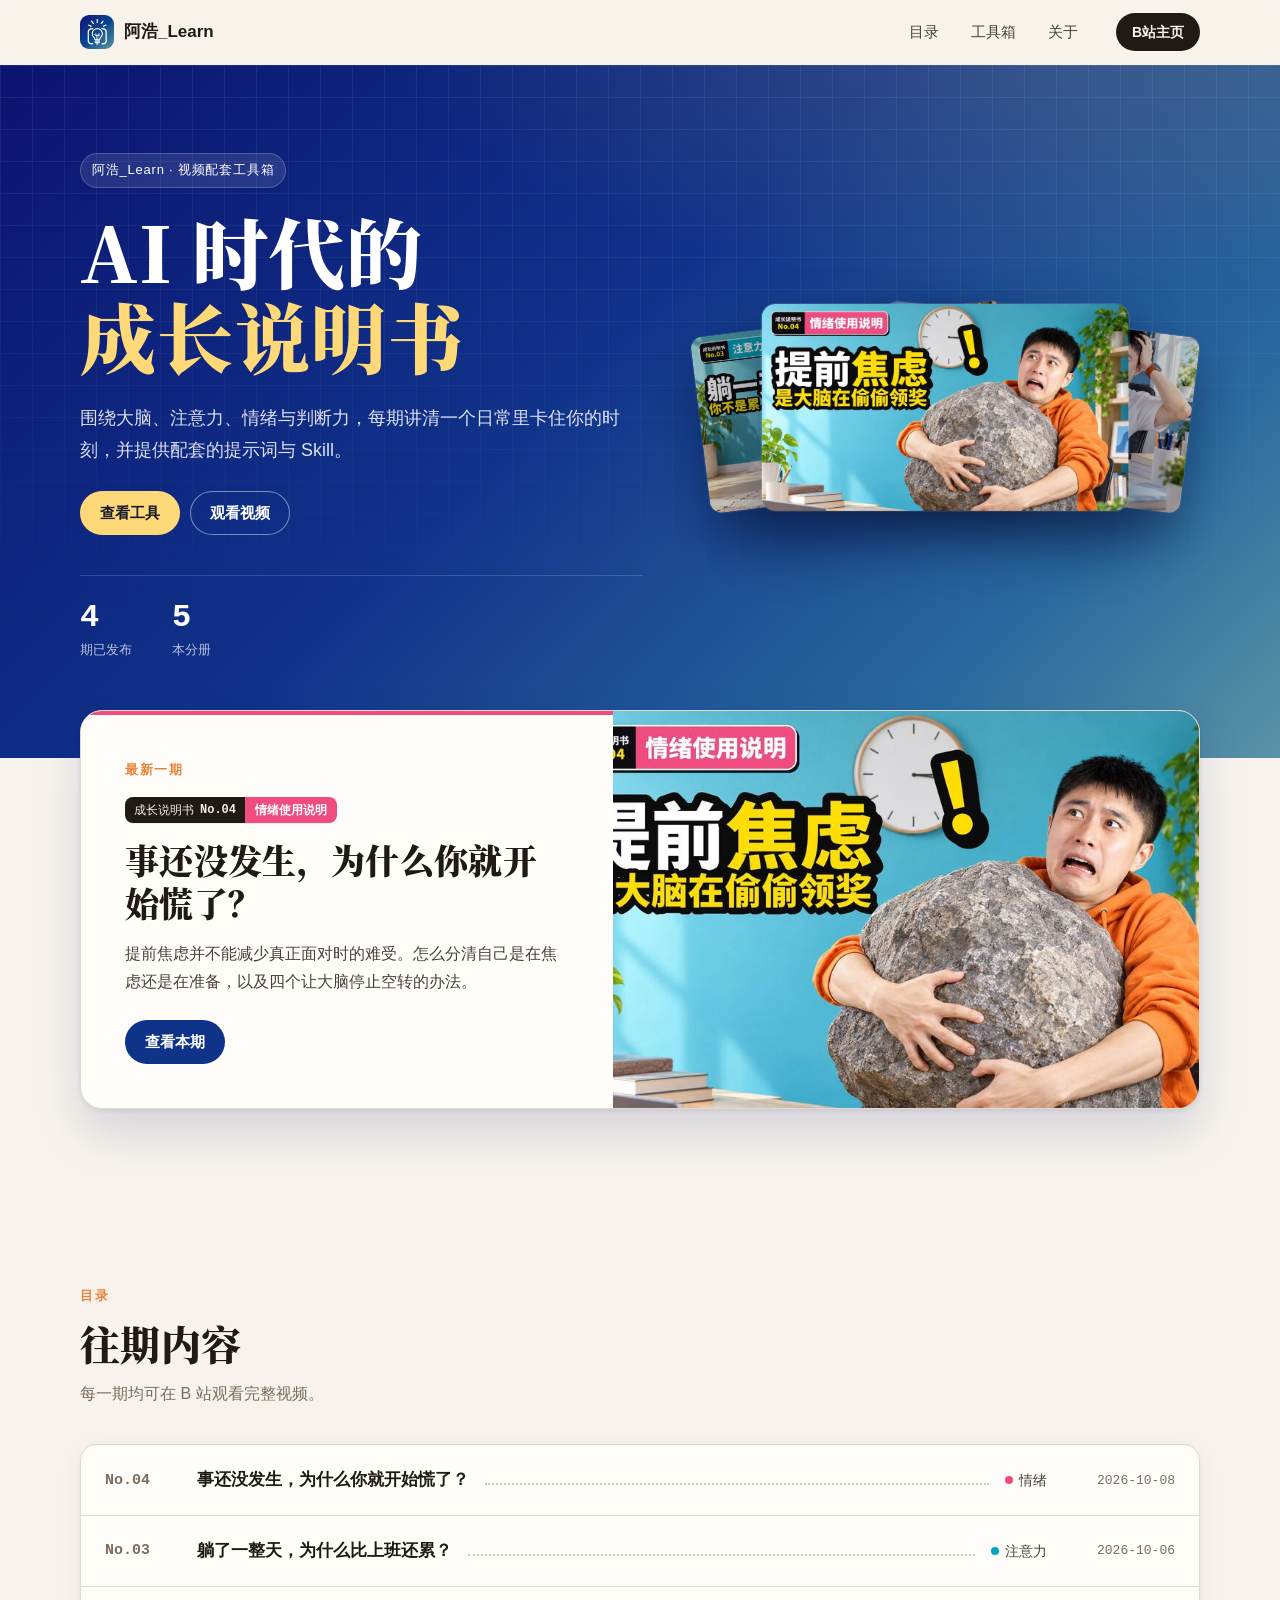
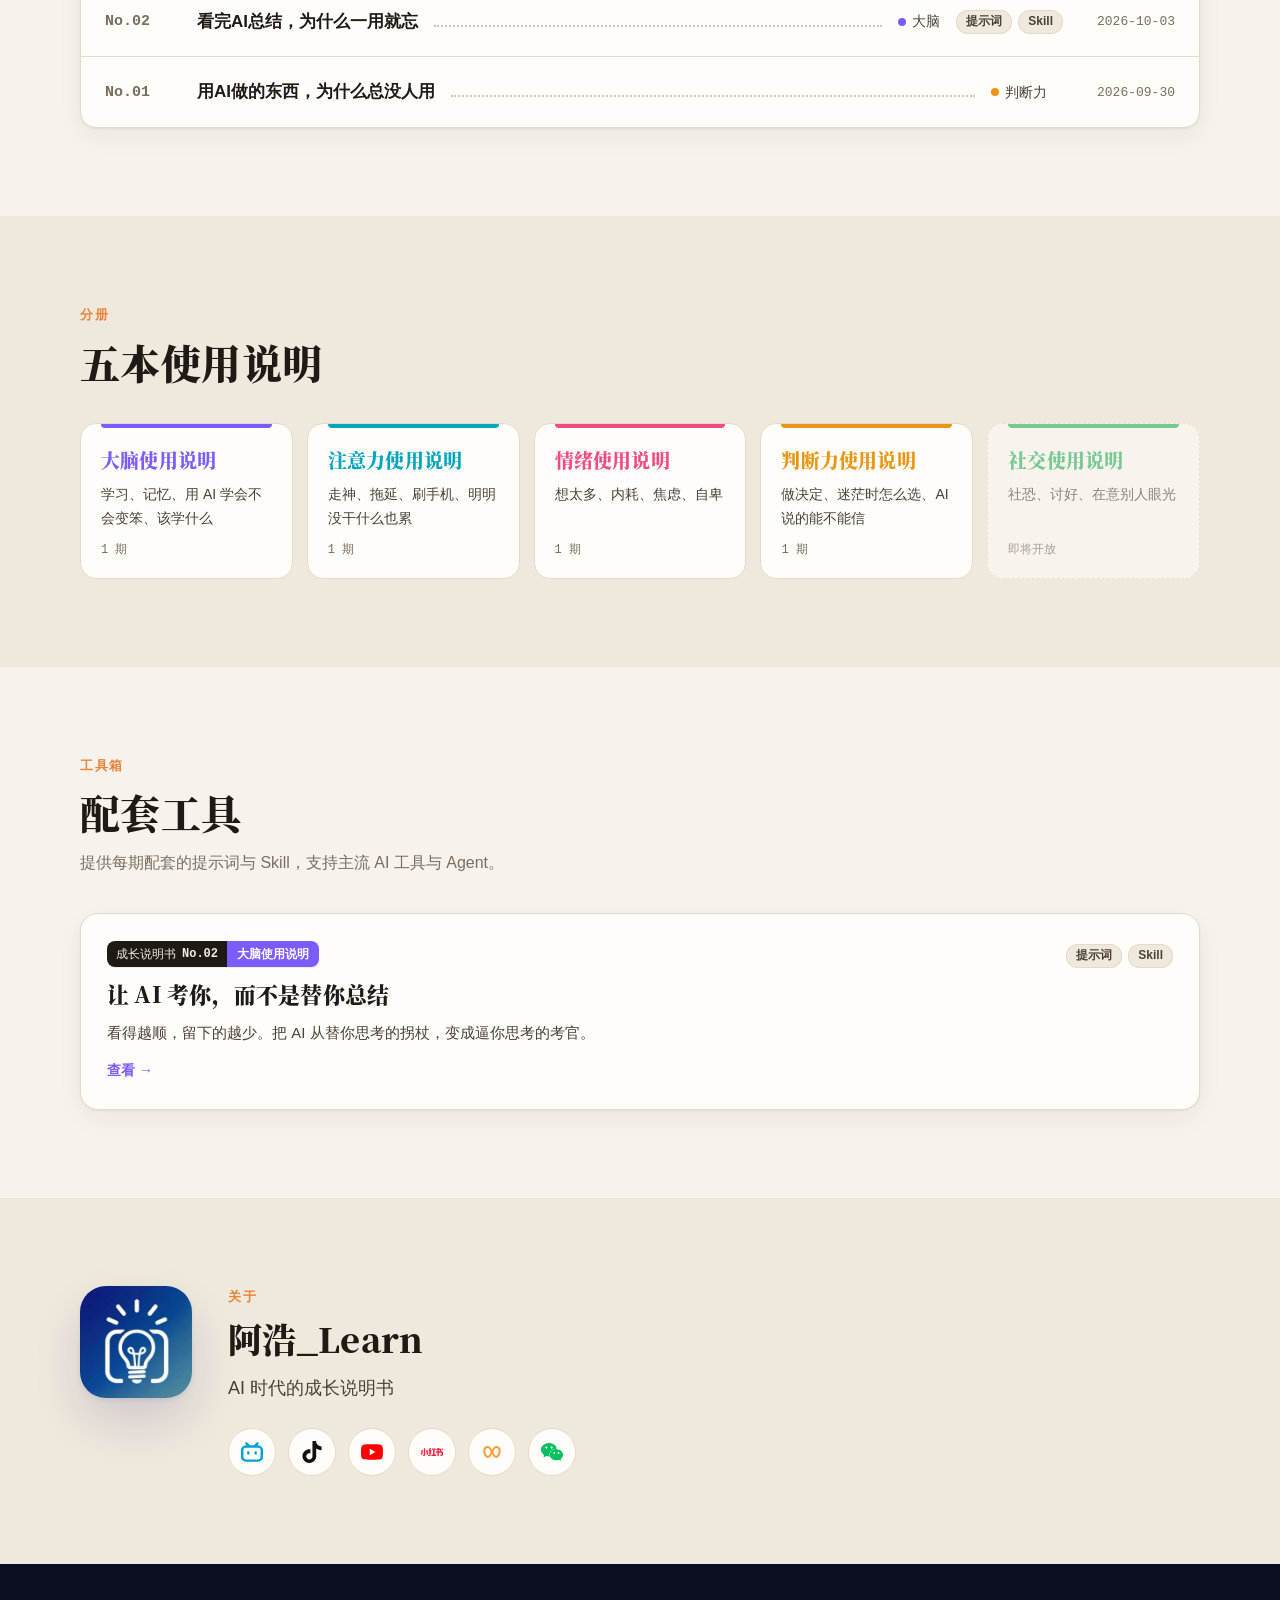
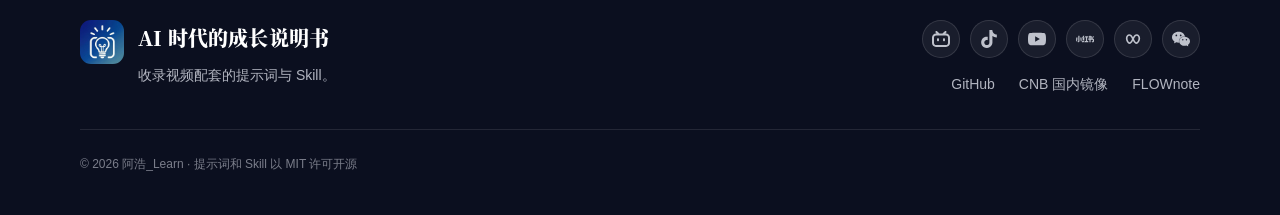
==== commit 43ee22f7: "Build 23591a5" ====
--- a/index.html
+++ b/index.html
@@ -23,7 +23,7 @@
 <div class="hero-copy">
 <p class="eyebrow">阿浩_Learn · 视频配套工具箱</p>
 <h1 class="serif">AI 时代的<br><mark>成长说明书</mark></h1>
-<p class="lead">围绕大脑、注意力、情绪与判断力，每期讲清一个日常卡点，并提供配套的提示词与 Skill。</p>
+<p class="lead">围绕大脑、注意力、情绪与判断力，每期讲清一个日常里卡住你的时刻，并提供配套的提示词与 Skill。</p>
 <div class="actions"><a class="btn btn-light" href="#tools">查看工具</a><a class="btn btn-outline" href="https://space.bilibili.com/24543451">观看视频</a></div>
 <dl class="stats"><div><dt>4</dt><dd>期已发布</dd></div><div><dt>5</dt><dd>本分册</dd></div></dl>
 </div>
